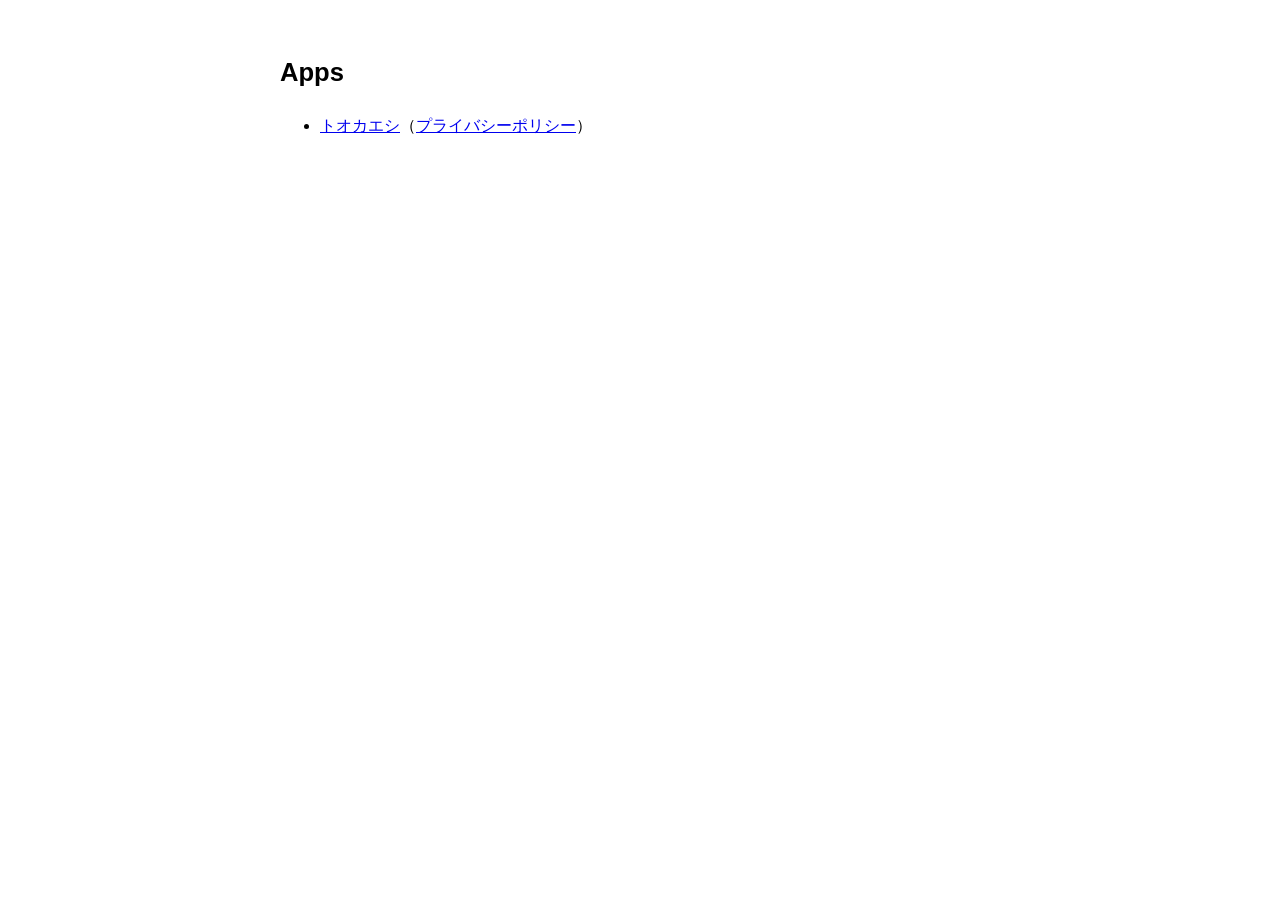
==== index.html @ 1fab1565 "トオカエシのサポート・プライバシーポリシーと app-ads.txt を追加 Co-Authored-By: Claude Opus 5.5 <noreply@anthropic.com>" ====
<!doctype html>
<html lang="ja"><head><meta charset="utf-8"><meta name="viewport" content="width=device-width, initial-scale=1"><title>andy0911 apps</title><link rel="stylesheet" href="tokaeshi/style.css"></head>
<body><main><h1>Apps</h1><ul><li><a href="tokaeshi/support.html">トオカエシ</a>（<a href="tokaeshi/privacy.html">プライバシーポリシー</a>）</li></ul></main></body></html>
---- tokaeshi/style.css ----
:root { color-scheme: light dark; }
body { margin: 0; font-family: -apple-system, "Hiragino Sans", sans-serif; line-height: 1.8; background: Canvas; color: CanvasText; }
main { max-width: 720px; margin: 0 auto; padding: 32px 16px 64px; }
h1 { font-size: 1.6rem; }
h2 { font-size: 1.2rem; margin-top: 2em; border-bottom: 1px solid color-mix(in srgb, CanvasText 20%, transparent); }
h3 { font-size: 1rem; }
.date { color: color-mix(in srgb, CanvasText 60%, transparent); }
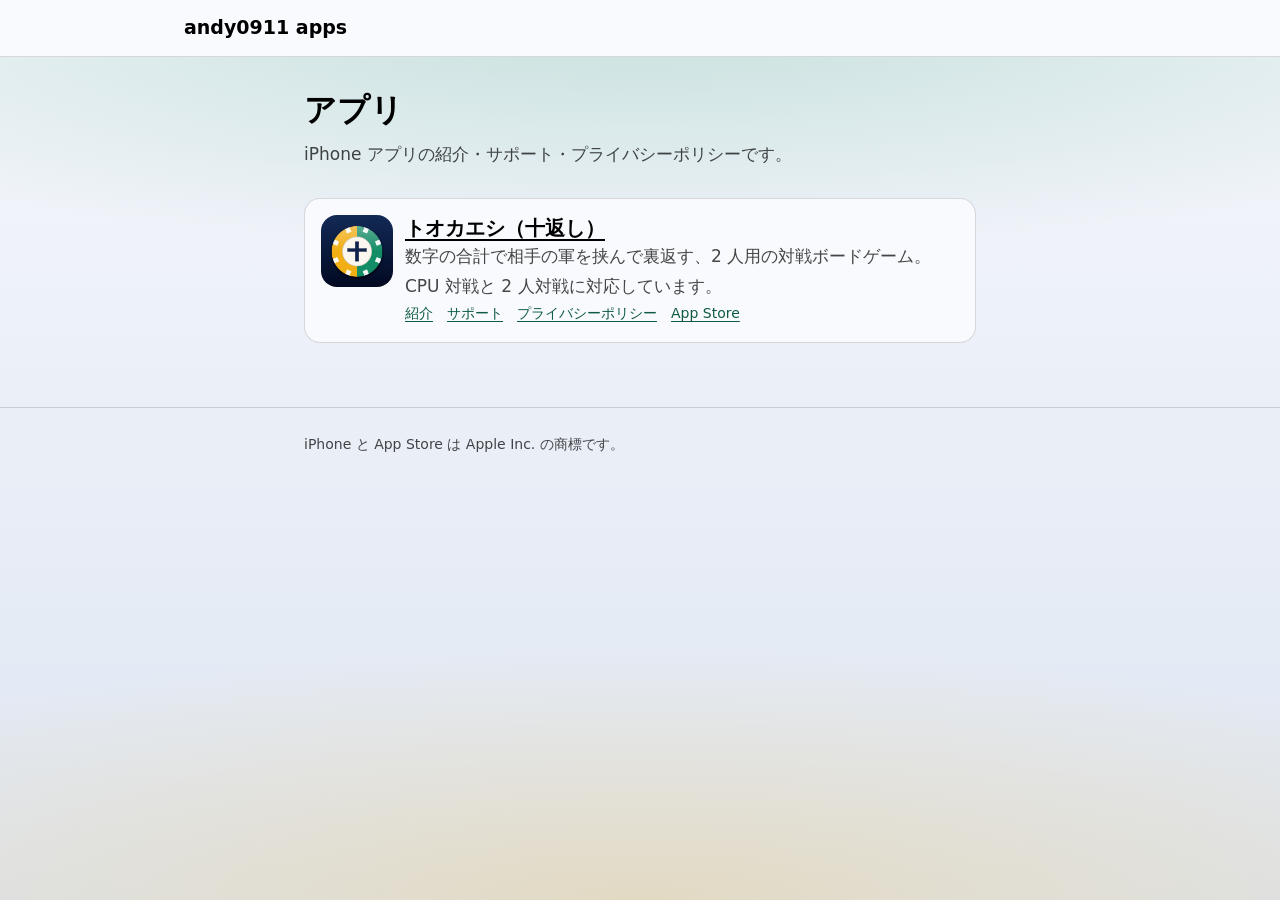
==== commit 796e7eb5: "トオカエシのサイトを再構築し、紹介ページとアクセス解析の土台を追加 - tokaeshi/index.html を新設（アプリ紹介・ルール・特別な駒・App Store への導線） - support" ====
--- a/index.html
+++ b/index.html
@@ -1,3 +1,52 @@
 <!doctype html>
-<html lang="ja"><head><meta charset="utf-8"><meta name="viewport" content="width=device-width, initial-scale=1"><title>andy0911 apps</title><link rel="stylesheet" href="tokaeshi/style.css"></head>
-<body><main><h1>Apps</h1><ul><li><a href="tokaeshi/support.html">トオカエシ</a>（<a href="tokaeshi/privacy.html">プライバシーポリシー</a>）</li></ul></main></body></html>
+<html lang="ja">
+<head>
+<meta charset="utf-8">
+<meta name="viewport" content="width=device-width, initial-scale=1">
+<title>andy0911 apps｜iPhone アプリのサポートサイト</title>
+<meta name="description" content="andy0911 が開発する iPhone アプリの紹介・サポート・プライバシーポリシーのページです。">
+<link rel="canonical" href="https://andy0911.github.io/">
+<meta name="theme-color" content="#f5f7fc" media="(prefers-color-scheme: light)">
+<meta name="theme-color" content="#1c1f26" media="(prefers-color-scheme: dark)">
+<link rel="icon" type="image/png" sizes="64x64" href="tokaeshi/img/favicon-64.png">
+<link rel="stylesheet" href="tokaeshi/style.css">
+<script src="analytics.js" defer></script>
+</head>
+<body>
+<a class="skip-link" href="#main">本文へ移動</a>
+
+<header class="site-header">
+  <div class="wrap">
+    <a class="brand" href="./"><span class="brand-text">andy0911 apps</span></a>
+  </div>
+</header>
+
+<main id="main">
+  <div class="wrap prose-wrap">
+    <div class="page-head">
+      <h1>アプリ</h1>
+      <p>iPhone アプリの紹介・サポート・プライバシーポリシーです。</p>
+    </div>
+
+    <ul class="cards" style="margin-top:var(--space-5)">
+      <li>
+        <div class="piece-row">
+          <img src="tokaeshi/img/icon-512.png" alt="" width="72" height="72" style="border-radius:16px;flex:none">
+          <div>
+            <h2 style="font-size:20px;font-family:var(--font-rounded);font-weight:800"><a href="tokaeshi/" style="color:inherit">トオカエシ（十返し）</a></h2>
+            <p>数字の合計で相手の軍を挟んで裏返す、2 人用の対戦ボードゲーム。CPU 対戦と 2 人対戦に対応しています。</p>
+            <p class="small" style="margin:0"><a href="tokaeshi/">紹介</a>　<a href="tokaeshi/support.html">サポート</a>　<a href="tokaeshi/privacy.html">プライバシーポリシー</a>　<a href="https://apps.apple.com/jp/app/id6817160128" data-placement="home-card">App Store</a></p>
+          </div>
+        </div>
+      </li>
+    </ul>
+  </div>
+</main>
+
+<footer class="site-footer">
+  <div class="wrap prose-wrap">
+    <p>iPhone と App Store は Apple Inc. の商標です。</p>
+  </div>
+</footer>
+</body>
+</html>
--- a/tokaeshi/style.css
+++ b/tokaeshi/style.css
@@ -1,7 +1,313 @@
-:root { color-scheme: light dark; }
-body { margin: 0; font-family: -apple-system, "Hiragino Sans", sans-serif; line-height: 1.8; background: Canvas; color: CanvasText; }
-main { max-width: 720px; margin: 0 auto; padding: 32px 16px 64px; }
-h1 { font-size: 1.6rem; }
-h2 { font-size: 1.2rem; margin-top: 2em; border-bottom: 1px solid color-mix(in srgb, CanvasText 20%, transparent); }
-h3 { font-size: 1rem; }
-.date { color: color-mix(in srgb, CanvasText 60%, transparent); }
+/*
+ * トオカエシ サイト共通スタイル
+ * デザインシステム「トオカエシ」（tokens.json）のトークン名と値をそのまま CSS 変数にしている。
+ * ライト/ダークは OS の外観設定（prefers-color-scheme）に従う。
+ * ルート直下の index.html もこのファイルを読む。
+ */
+
+/* ---------- トークン ---------- */
+:root {
+  color-scheme: light dark;
+
+  /* 色（ライト） */
+  --player-first: #f2ad1a;
+  --player-second: #1a8c66;
+  --zone-gray: #c7c7c7;
+  --zone-blue: #d6e6f7;
+  --zone-red: #facccc;
+  --board-frame: #00000099;
+  --board-divider: #000000;
+  --chip-text: #ffffff;
+  --on-player: #000000;
+  --flipped-ring: #ff3b30;
+  --last-placed-ring: #ffffff;
+  --chip-recess: #0000004d;
+  --chip-text-shadow: #00000073;
+  --chip-shade: #00000038;
+  --chip-inlay: #ffffff80;
+  --chip-sheen: #ffffff66;
+  --chip-ring-keyline: #00000099;
+  --backdrop-top: #f5f7fc;
+  --backdrop-bottom: #dee6f2;
+  --brand-tint: #127857;
+  --label: #000000;
+  /* サイト独自: ガラスの面。DS の glass プレビュー（背景色に白を重ねる）と同じ作り */
+  --glass: color-mix(in srgb, var(--backdrop-top) 60%, #ffffff 40%);
+  --glass-line: color-mix(in srgb, var(--label) 14%, transparent);
+
+  /* 余白・角丸・影 */
+  --space-1: 4px;
+  --space-2: 6px;
+  --space-3: 8px;
+  --space-4: 12px;
+  --space-5: 16px;
+  --space-6: 24px;
+  --space-7: 32px;
+  --radius-board: 6px;
+  --radius-panel: 16px;
+  --radius-dialog: 28px;
+  --radius-pill: 999px;
+  --shadow-board: 0 3px 8px #00000040;
+  --shadow-hero: 0 8px 12px #00000047;
+
+  /* 書体 */
+  --font-sans: -apple-system, "SF Pro Text", "Hiragino Sans", "Hiragino Kaku Gothic ProN", system-ui, sans-serif;
+  --font-rounded: ui-rounded, "SF Pro Rounded", "Hiragino Maru Gothic ProN", "Hiragino Sans", system-ui, sans-serif;
+}
+
+@media (prefers-color-scheme: dark) {
+  :root {
+    --player-first: #ffbd33;
+    --player-second: #38c794;
+    --zone-gray: #4d4d4d;
+    --zone-blue: #1f3866;
+    --zone-red: #471b1f;
+    --board-frame: #1a1a1a;
+    --board-divider: #ebebeb;
+    --chip-text: #141414;
+    --flipped-ring: #ff5252;
+    --chip-recess: #ffffff38;
+    --chip-text-shadow: #00000000;
+    --backdrop-top: #1c1f26;
+    --backdrop-bottom: #0d0f14;
+    --brand-tint: #38c794;
+    --label: #ffffff;
+    --glass: color-mix(in srgb, var(--backdrop-top) 88%, #ffffff 12%);
+    --glass-line: color-mix(in srgb, var(--label) 16%, transparent);
+  }
+}
+
+/*
+ * 文字に使うブランド色。brand-tint はライトでは白文字を載せる塗りのための値（白との比 約 5.5:1）で、
+ * 背景の上の文字・リンクにするとコントラストが 4.5:1 に届かない。ライトだけ少し暗くして文字に使う。
+ * ダークの brand-tint は暗い背景の上で十分な比があるため、そのまま使う。
+ */
+:root { --text-tint: color-mix(in srgb, var(--brand-tint) 76%, #000000); }
+@media (prefers-color-scheme: dark) { :root { --text-tint: var(--brand-tint); } }
+
+/*
+ * 本文の補助色。DS の label-secondary（不透明度 60%）は背景の上で 4.5:1 に届かないため、
+ * DS README の指針「重要な説明は label を 70% にして使う」に従い、72% の label を使う。
+ */
+:root { --text-muted: color-mix(in srgb, var(--label) 72%, transparent); }
+
+/* ---------- 基本 ---------- */
+*, *::before, *::after { box-sizing: border-box; }
+html { -webkit-text-size-adjust: 100%; scroll-padding-top: 72px; }
+body {
+  margin: 0;
+  min-height: 100vh;
+  font-family: var(--font-sans);
+  font-size: 17px;
+  line-height: 1.75;
+  word-break: auto-phrase; /* 対応ブラウザでは文節の切れ目で改行する */
+  color: var(--label);
+  background-color: var(--backdrop-bottom);
+  /* 背景は縦グラデーションに、上に player-second・下に player-first の光を 22% で差す（DS README） */
+  background-image:
+    radial-gradient(120% 40% at 50% 0%, color-mix(in srgb, var(--player-second) 22%, transparent), transparent 70%),
+    radial-gradient(120% 40% at 50% 100%, color-mix(in srgb, var(--player-first) 22%, transparent), transparent 70%),
+    linear-gradient(180deg, var(--backdrop-top), var(--backdrop-bottom));
+  background-repeat: no-repeat;
+}
+img, svg { max-width: 100%; height: auto; }
+a { color: var(--text-tint); text-underline-offset: 0.18em; }
+a:hover { text-decoration-thickness: 2px; }
+:focus-visible { outline: 3px solid var(--brand-tint); outline-offset: 3px; border-radius: 4px; }
+p { margin: 0 0 1em; text-wrap: pretty; }
+h1, h2, h3, .lead { text-wrap: balance; }
+h1, h2, h3 { line-height: 1.35; margin: 0; }
+ul, ol { margin: 0 0 1em; padding-left: 1.4em; }
+.skip-link { position: absolute; left: var(--space-5); top: -100px; z-index: 10; padding: var(--space-3) var(--space-5);
+  background: var(--brand-tint); color: var(--chip-text); border-radius: var(--radius-pill); }
+.skip-link:focus { top: var(--space-3); }
+
+.wrap { width: 100%; max-width: 960px; margin-inline: auto; padding-inline: var(--space-5); }
+.prose-wrap { max-width: 720px; }
+@media (min-width: 640px) { .wrap { padding-inline: var(--space-6); } }
+
+/* ---------- ヘッダー・フッター ---------- */
+.site-header { position: sticky; top: 0; z-index: 5; background: var(--glass); border-bottom: 1px solid var(--glass-line);
+  -webkit-backdrop-filter: blur(14px); backdrop-filter: blur(14px); }
+.site-header .wrap { display: flex; align-items: center; justify-content: space-between; gap: var(--space-4); min-height: 56px; }
+.brand { display: inline-flex; align-items: center; gap: var(--space-3); min-height: 44px; color: var(--label);
+  font-family: var(--font-rounded); font-weight: 800; font-size: 19px; text-decoration: none; }
+.brand img { width: 32px; height: 32px; border-radius: 8px; }
+/* 狭い画面ではロゴのみにしてナビを 1 行に収める（名前はスクリーンリーダー向けに残す） */
+@media (max-width: 479px) {
+  .brand:has(img) .brand-text { position: absolute; width: 1px; height: 1px; overflow: hidden; clip-path: inset(50%); white-space: nowrap; }
+  .brand:has(img) { gap: 0; }
+}
+.site-nav { display: flex; flex-wrap: wrap; gap: 0 var(--space-2); margin: 0; padding: 0; list-style: none; }
+.site-nav a { display: inline-flex; align-items: center; min-height: 44px; padding: 0 var(--space-3); font-size: 15px;
+  color: var(--label); text-decoration: none; border-radius: var(--radius-pill); }
+.site-nav a:hover { background: color-mix(in srgb, var(--brand-tint) 14%, transparent); }
+.site-nav a[aria-current="page"] { color: var(--text-tint); font-weight: 600; }
+
+.site-footer { margin-top: 64px; padding: var(--space-6) 0 48px; border-top: 1px solid var(--glass-line);
+  font-size: 14px; color: var(--text-muted); }
+.site-footer ul { display: flex; flex-wrap: wrap; gap: 0 var(--space-5); list-style: none; padding: 0; margin: 0 0 var(--space-3); }
+.site-footer a { display: inline-flex; align-items: center; min-height: 44px; }
+.site-footer p { margin: 0 0 var(--space-1); }
+
+/* ---------- 駒（チップ）・盤 ---------- */
+.chip {
+  --d: 48px;
+  --c: var(--player-first);
+  position: relative; display: inline-grid; place-items: center; flex: none;
+  width: var(--d); height: var(--d); border-radius: 50%;
+  background:
+    radial-gradient(ellipse at 28% 20%, var(--chip-sheen), transparent 50%),
+    radial-gradient(circle, transparent 60%, rgba(0, 0, 0, 0.3)),
+    var(--c);
+  box-shadow: 0 2px 0 color-mix(in srgb, var(--c), #000 42%), 0 3px 3px rgba(0, 0, 0, 0.3), inset 0 0 0 3px var(--chip-shade);
+  border: 1px solid rgba(255, 255, 255, 0.35);
+  font-family: var(--font-rounded); font-weight: 800; font-size: calc(var(--d) * 0.4); line-height: 1;
+  color: var(--chip-text); text-shadow: 0 0.5px 0.5px var(--chip-text-shadow);
+}
+.chip::before { content: ""; position: absolute; inset: 5px; border-radius: 50%;
+  background: repeating-conic-gradient(from 15deg, var(--chip-inlay) 0 8deg, transparent 8deg 30deg);
+  -webkit-mask: radial-gradient(circle, transparent 70%, #000 71%); mask: radial-gradient(circle, transparent 70%, #000 71%); }
+.chip::after { content: ""; position: absolute; inset: 22%; border-radius: 50%; background: var(--chip-recess); }
+.chip > span { position: relative; z-index: 1; }
+.chip.first { --c: var(--player-first); }
+.chip.second { --c: var(--player-second); }
+.chip.flipped { outline: 3px solid var(--flipped-ring); outline-offset: -3px; }
+.chip.placed { outline: 3px solid var(--last-placed-ring); outline-offset: -3px; }
+.chip.flipped, .chip.placed { box-shadow: 0 2px 0 color-mix(in srgb, var(--c), #000 42%), 0 3px 3px rgba(0, 0, 0, 0.3), inset 0 0 0 3px var(--chip-shade), inset 0 0 0 4px var(--chip-ring-keyline); }
+.chip.sm { --d: 28px; }
+.chip.sm::before { display: none; }
+.chip.sm::after { inset: 14%; }
+
+.board { position: relative; display: grid; grid-template-columns: repeat(8, 1fr); gap: 1px; padding: 2px;
+  width: min(100%, 360px); aspect-ratio: 1; margin-inline: auto; background: var(--board-frame);
+  border-radius: var(--radius-board); box-shadow: var(--shadow-board); overflow: hidden; }
+.board::after { content: ""; position: absolute; left: 0; right: 0; top: 50%; border-top: 2px dashed var(--board-divider); }
+.board .cell { display: grid; place-items: center; aspect-ratio: 1; min-width: 0; }
+.board .cell.gray { background: var(--zone-gray); }
+.board .cell.blue { background: var(--zone-blue); }
+.board .cell.red { background: var(--zone-red); }
+.board .cell .chip { --d: 84%; width: 84%; height: auto; aspect-ratio: 1; font-size: clamp(11px, 3.6vw, 17px); }
+.board .cell .chip::before { display: none; }
+.board .cell .chip::after { inset: 18%; }
+.board .hint { width: 60%; aspect-ratio: 1; border-radius: 50%;
+  background: color-mix(in srgb, var(--board-divider) 14%, transparent);
+  border: 2px solid color-mix(in srgb, var(--board-divider) 60%, transparent); }
+.board .x { font-size: 18px; line-height: 1; color: var(--label); opacity: 0.7; }
+
+/* ---------- 共通パーツ ---------- */
+.eyebrow { margin: 0 0 var(--space-3); font-size: 15px; font-weight: 600; color: var(--text-tint); letter-spacing: 0.04em; }
+.panel { background: var(--glass); border: 1px solid var(--glass-line); border-radius: var(--radius-panel);
+  padding: var(--space-5); box-shadow: 0 2px 10px rgba(0, 0, 0, 0.1); }
+.muted { color: var(--text-muted); }
+.small { font-size: 14px; }
+
+.btn { display: inline-flex; align-items: center; justify-content: center; gap: var(--space-3); min-height: 48px;
+  padding: 0 var(--space-6); border-radius: var(--radius-pill); font-weight: 600; font-size: 17px; text-decoration: none;
+  color: var(--text-tint); background: var(--glass); border: 1px solid var(--glass-line); }
+.btn:hover { background: color-mix(in srgb, var(--brand-tint) 12%, var(--glass)); }
+.store-badge { display: inline-block; line-height: 0; border-radius: 10px; }
+.store-badge img { display: block; height: 52px; width: auto; }
+.store-badge:focus-visible { outline-offset: 4px; border-radius: 10px; }
+
+.facts { display: flex; flex-wrap: wrap; gap: var(--space-3); list-style: none; padding: 0; margin: var(--space-5) 0 0; }
+.facts li { padding: var(--space-1) var(--space-4); border-radius: var(--radius-pill); font-size: 14px; font-weight: 600;
+  color: var(--text-tint); background: color-mix(in srgb, var(--brand-tint) 16%, transparent); }
+
+/* ---------- トップ ---------- */
+.hero { padding: var(--space-7) 0 var(--space-6); }
+.hero-grid { display: grid; gap: var(--space-7); align-items: center; }
+.hero-icon { width: 96px; height: 96px; border-radius: 22px; box-shadow: var(--shadow-hero); margin-bottom: var(--space-5); }
+.hero h1 { font-family: var(--font-rounded); font-weight: 800; font-size: 38px; line-height: 1.2; }
+.hero h1 small { display: block; margin-top: var(--space-1); font-size: 18px; font-weight: 700; color: var(--text-muted); }
+.hero .lead { margin: var(--space-5) 0 var(--space-3); font-size: 20px; font-weight: 700; line-height: 1.5; }
+.cta-row { display: flex; flex-wrap: wrap; align-items: center; gap: var(--space-4) var(--space-5); margin-top: var(--space-6); }
+.hero-board figcaption { margin-top: var(--space-4); text-align: center; font-size: 14px; color: var(--text-muted); }
+@media (min-width: 760px) {
+  .hero { padding: 56px 0 var(--space-7); }
+  .hero-grid { grid-template-columns: 1.1fr 0.9fr; }
+  .hero h1 { font-size: 46px; }
+}
+
+.section { padding: var(--space-7) 0 var(--space-3); }
+.section > .wrap > h2, .section-title { font-family: var(--font-rounded); font-weight: 800; font-size: 28px; margin-bottom: var(--space-4); }
+.section-lead { margin-bottom: var(--space-6); color: var(--text-muted); }
+
+.steps { display: grid; gap: var(--space-4); padding: 0; margin: 0 0 var(--space-6); list-style: none; counter-reset: step; }
+.steps li { counter-increment: step; display: grid; grid-template-columns: 36px 1fr; gap: var(--space-4); align-items: start;
+  background: var(--glass); border: 1px solid var(--glass-line); border-radius: var(--radius-panel); padding: var(--space-5); }
+.steps li::before { content: counter(step); display: grid; place-items: center; width: 36px; height: 36px; border-radius: 50%;
+  font-family: var(--font-rounded); font-weight: 800; background: var(--brand-tint); color: var(--chip-text); }
+.steps h3 { font-size: 18px; margin-bottom: var(--space-1); }
+.steps p { margin: 0; color: var(--text-muted); }
+@media (min-width: 720px) { .steps { grid-template-columns: repeat(3, 1fr); } .steps li { grid-template-columns: 1fr; } }
+
+.demo { display: grid; gap: var(--space-5); }
+.demo-row { display: flex; align-items: center; gap: var(--space-4); flex-wrap: wrap; }
+.demo-label { min-width: 4.5em; font-size: 14px; font-weight: 700; color: var(--text-muted); }
+.demo-cells { display: flex; gap: var(--space-2); padding: 2px; border-radius: var(--radius-board); background: var(--board-frame); }
+.demo-cells > span { display: grid; place-items: center; width: 64px; height: 64px; background: var(--zone-blue); }
+.demo-cells .chip { --d: 52px; }
+.demo-cells .hint { width: 36px; height: 36px; border-radius: 50%;
+  background: color-mix(in srgb, var(--board-divider) 14%, transparent);
+  border: 2px solid color-mix(in srgb, var(--board-divider) 60%, transparent); }
+.demo-note { margin: 0; }
+.legend-ring { display: inline-block; width: 12px; height: 12px; border-radius: 50%; vertical-align: -1px; margin-right: 4px; }
+
+.cards { display: grid; gap: var(--space-4); padding: 0; margin: 0; list-style: none; }
+.cards li { background: var(--glass); border: 1px solid var(--glass-line); border-radius: var(--radius-panel); padding: var(--space-5); }
+.cards h3 { font-size: 18px; margin-bottom: var(--space-2); }
+.cards p { margin: 0; color: var(--text-muted); }
+@media (min-width: 640px) { .cards.cols-2 { grid-template-columns: repeat(2, 1fr); } .cards.cols-3 { grid-template-columns: repeat(3, 1fr); } }
+
+.piece-row { display: flex; gap: var(--space-4); align-items: flex-start; }
+.piece-row .chip { margin-top: 2px; }
+
+.zones { display: grid; gap: var(--space-3); list-style: none; padding: 0; margin: 0; }
+.zones li { display: grid; grid-template-columns: 28px 1fr; gap: var(--space-3); align-items: start; }
+.zones i { width: 28px; height: 28px; border-radius: 6px; border: 1px solid var(--glass-line); margin-top: 4px; }
+.zones .z-gray { background: var(--zone-gray); }
+.zones .z-blue { background: var(--zone-blue); }
+.zones .z-red { background: var(--zone-red); }
+.zones .z-line { height: 0; margin-top: 18px; border: 0; border-top: 2px dashed var(--board-divider); border-radius: 0; }
+.split { display: grid; gap: var(--space-6); align-items: center; }
+@media (min-width: 760px) { .split { grid-template-columns: 1fr 1fr; } }
+
+.cta-band { margin-top: var(--space-7); text-align: center; padding: var(--space-7) var(--space-5); }
+.cta-band h2 { font-family: var(--font-rounded); font-weight: 800; font-size: 26px; margin-bottom: var(--space-3); }
+.cta-band .store-badge { margin-top: var(--space-3); }
+
+/* ---------- サポート・プライバシー（読み物） ---------- */
+.page-head { padding: var(--space-7) 0 var(--space-4); }
+.page-head h1 { font-family: var(--font-rounded); font-weight: 800; font-size: clamp(24px, 8vw, 32px); }
+.page-head p { margin: var(--space-3) 0 0; color: var(--text-muted); }
+.jump { display: flex; flex-wrap: wrap; gap: var(--space-3); list-style: none; padding: 0; margin: var(--space-5) 0 0; }
+.jump a { display: inline-flex; align-items: center; min-height: 44px; padding: 0 var(--space-5); border-radius: var(--radius-pill);
+  background: var(--glass); border: 1px solid var(--glass-line); text-decoration: none; font-weight: 600; font-size: 15px; }
+.prose h2 { font-size: 22px; font-weight: 700; margin: var(--space-7) 0 var(--space-4); padding-bottom: var(--space-2); border-bottom: 1px solid var(--glass-line); }
+.prose h3 { font-size: 17px; margin: var(--space-5) 0 var(--space-2); }
+.prose li { margin-bottom: var(--space-2); }
+.date { color: var(--text-muted); font-size: 15px; }
+
+.faq { display: grid; gap: var(--space-3); }
+.faq details { background: var(--glass); border: 1px solid var(--glass-line); border-radius: var(--radius-panel); }
+.faq summary { cursor: pointer; list-style: none; display: flex; justify-content: space-between; gap: var(--space-4); align-items: center;
+  min-height: 52px; padding: var(--space-3) var(--space-5); font-weight: 600; }
+.faq summary::-webkit-details-marker { display: none; }
+.faq summary::after { content: "＋"; flex: none; color: var(--text-tint); font-weight: 700; }
+.faq details[open] summary::after { content: "－"; }
+.faq .answer { padding: 0 var(--space-5) var(--space-4); color: var(--label); }
+.faq .answer p:last-child { margin-bottom: 0; }
+
+.contact { margin-top: var(--space-4); }
+.contact ul { margin-bottom: 0; }
+
+/* 320px 幅の端末でもナビを 1 行に収める（上のナビの定義より後に置く） */
+@media (max-width: 360px) {
+  .site-header .wrap { gap: var(--space-2); }
+  .site-nav { flex-wrap: nowrap; }
+  .site-nav a { padding: 0 var(--space-2); font-size: 14px; }
+}
+
+@media (prefers-reduced-motion: reduce) { * { scroll-behavior: auto !important; } }
+@media print { .site-header, .site-footer, .cta-band { display: none; } body { background: none; } }
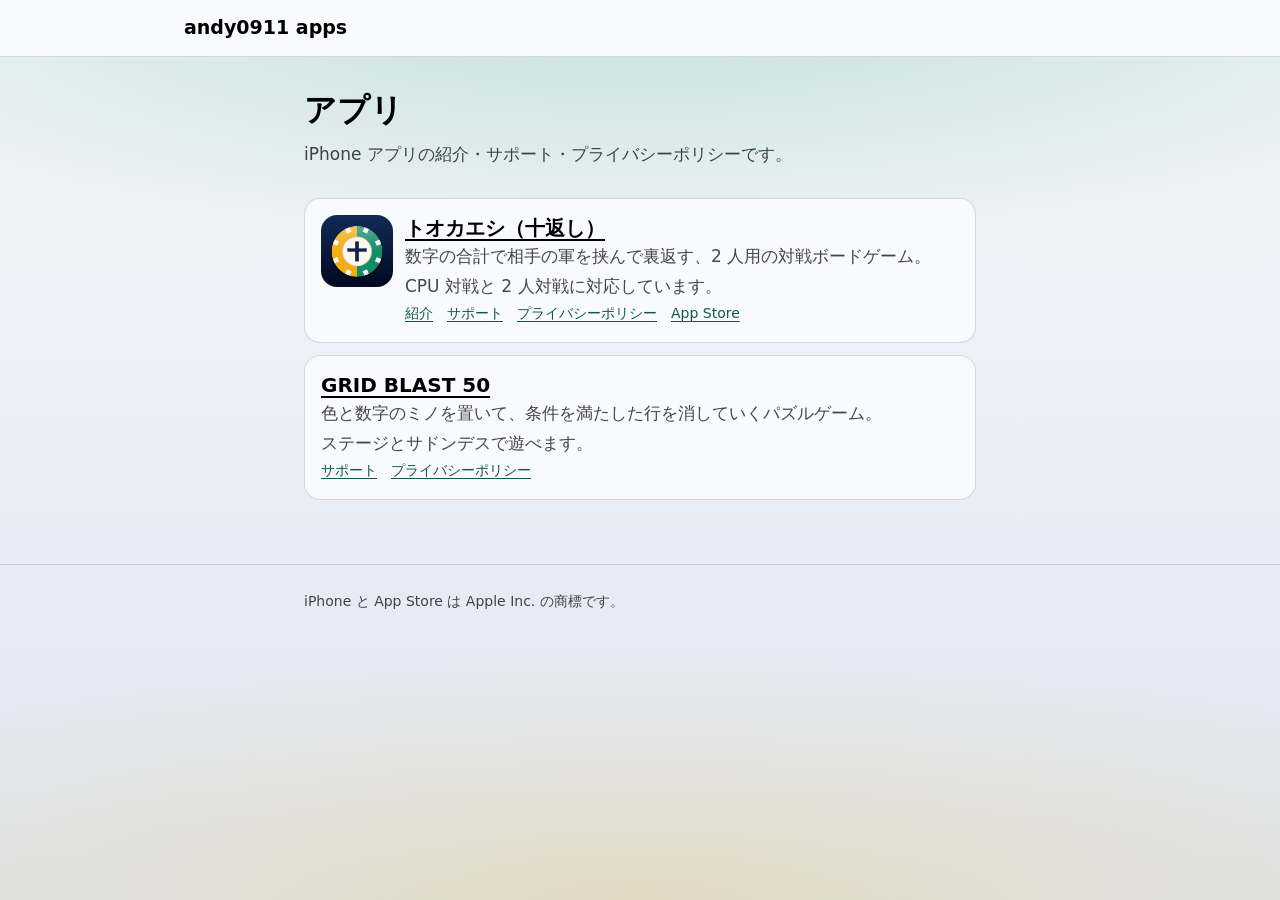
==== commit b1c5d86a: "GRID BLAST 50 のサポートとプライバシーポリシーのページを追加 Co-Authored-By: Claude Opus 5.5 (1M context) <noreply@anthropi" ====
--- a/index.html
+++ b/index.html
@@ -6,7 +6,17 @@
 <title>andy0911 apps｜iPhone アプリのサポートサイト</title>
 <meta name="description" content="andy0911 が開発する iPhone アプリの紹介・サポート・プライバシーポリシーのページです。">
 <link rel="canonical" href="https://andy0911.github.io/">
+<meta name="google-site-verification" content="EvMvs8RO5dXW1FtLMoumwyqunw7ef7l6_yYHZb32z4k">
 <meta name="theme-color" content="#f5f7fc" media="(prefers-color-scheme: light)">
+<meta property="og:type" content="website">
+<meta property="og:site_name" content="andy0911 apps">
+<meta property="og:locale" content="ja_JP">
+<meta property="og:title" content="andy0911 apps｜iPhone アプリのサポートサイト">
+<meta property="og:description" content="トオカエシ（十返し）などの iPhone アプリの紹介、サポート、プライバシーポリシーをまとめています。">
+<meta property="og:url" content="https://andy0911.github.io/">
+<meta property="og:image" content="https://andy0911.github.io/tokaeshi/img/icon-512.png">
+<meta name="twitter:card" content="summary">
+
 <meta name="theme-color" content="#1c1f26" media="(prefers-color-scheme: dark)">
 <link rel="icon" type="image/png" sizes="64x64" href="tokaeshi/img/favicon-64.png">
 <link rel="stylesheet" href="tokaeshi/style.css">
@@ -39,6 +49,15 @@
           </div>
         </div>
       </li>
+      <li>
+        <div class="piece-row">
+          <div>
+            <h2 style="font-size:20px;font-family:var(--font-rounded);font-weight:800"><a href="gridblast50/support.html" style="color:inherit">GRID BLAST 50</a></h2>
+            <p>色と数字のミノを置いて、条件を満たした行を消していくパズルゲーム。ステージとサドンデスで遊べます。</p>
+            <p class="small" style="margin:0"><a href="gridblast50/support.html">サポート</a>　<a href="gridblast50/privacy.html">プライバシーポリシー</a></p>
+          </div>
+        </div>
+      </li>
     </ul>
   </div>
 </main>
